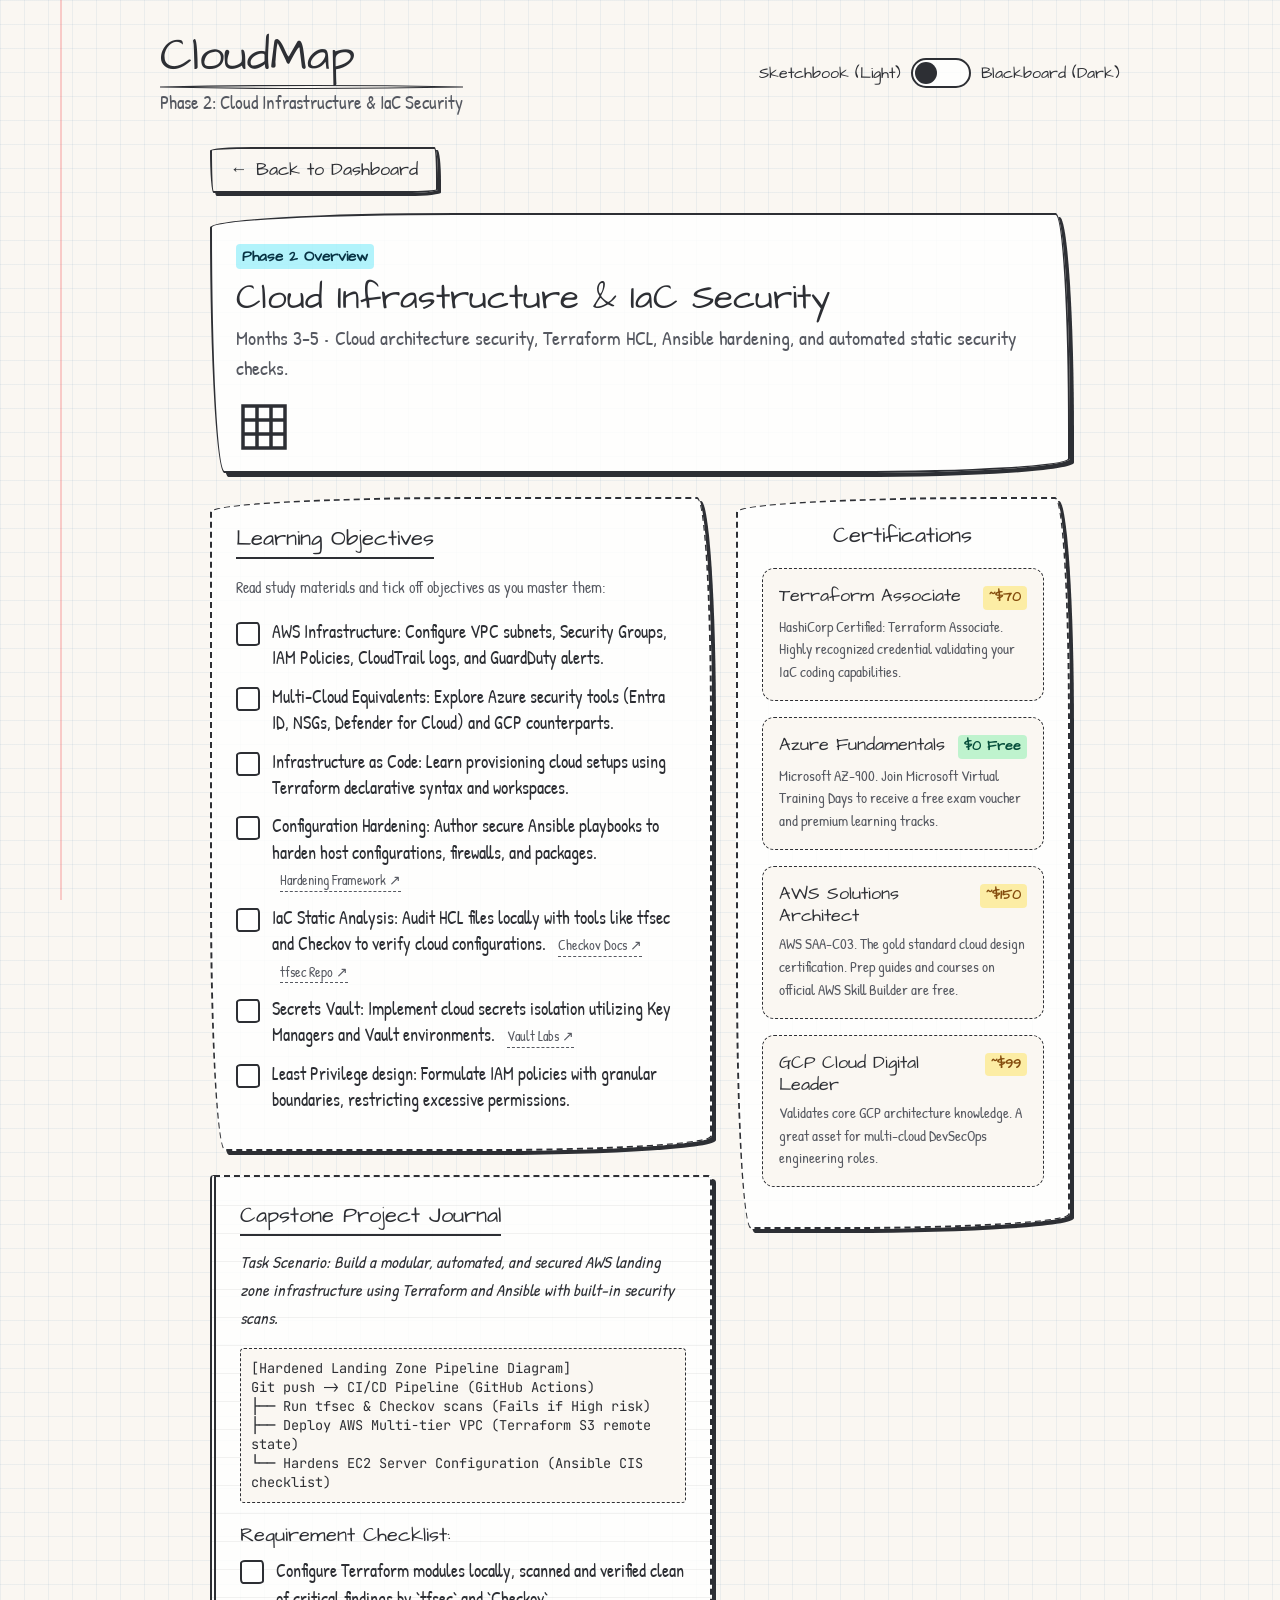
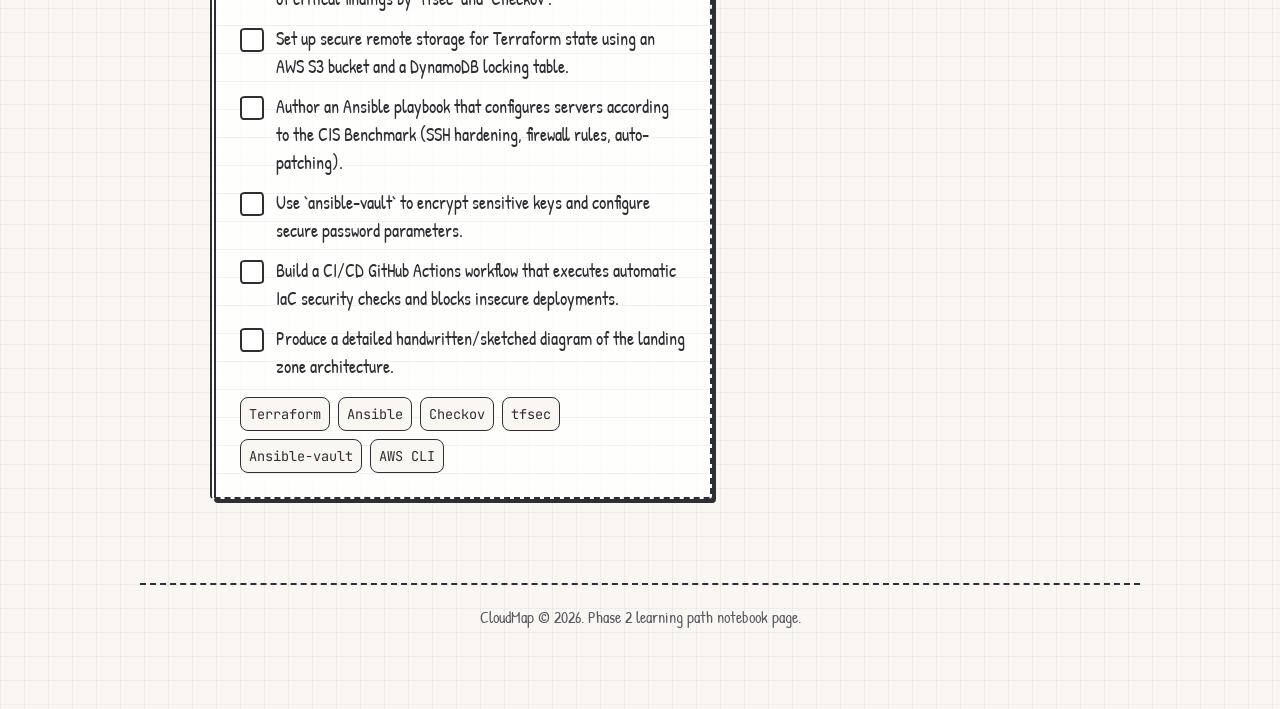
==== phase2.html @ 2bd7dbc3 "feat: initial commit of CloudMap interactive DevSecOps roadmap" ====
<!DOCTYPE html>
<html lang="en">
<head>
  <meta charset="UTF-8">
  <meta name="viewport" content="width=device-width, initial-scale=1.0">
  <title>Phase 2: Infrastructure & IaC Security — CloudMap</title>
  <link rel="stylesheet" href="css/styles.css">
</head>
<body>

  <!-- Header -->
  <header>
    <div class="branding">
      <h1>CloudMap</h1>
      <p>Phase 2: Cloud Infrastructure & IaC Security</p>
    </div>
    
    <!-- Chalkboard theme toggle -->
    <div class="toggle-container" id="theme-toggle" aria-label="Toggle Chalkboard Dark Mode">
      <span>Sketchbook (Light)</span>
      <div class="toggle-switch">
        <div class="toggle-knob"></div>
      </div>
      <span>Blackboard (Dark)</span>
    </div>
  </header>

  <!-- Content Container -->
  <main class="phase-container">
    
    <!-- Back Button -->
    <div class="back-btn-container">
      <a href="index.html" class="sketch-btn">
        <span>←</span> Back to Dashboard
      </a>
    </div>

    <!-- Phase Details Sticker -->
    <section class="phase-header-block sketch-card solid-border">
      <div class="phase-title-group">
        <span class="highlight-cyan" style="color: #083344; font-weight: bold; font-family: 'Architects Daughter'; font-size: 0.95rem;">Phase 2 Overview</span>
        <h2 style="font-family: 'Architects Daughter'; margin-top: 8px;">Cloud Infrastructure & IaC Security</h2>
        <p style="color: var(--text-secondary); margin-top: 4px;">Months 3-5 • Cloud architecture security, Terraform HCL, Ansible hardening, and automated static security checks.</p>
      </div>
      <div class="phase-meta">
        <div class="phase-badge-lg" id="phase-badge-p2">
          <svg viewBox="0 0 24 24">
            <path d="M3 3h18v18H3V3z M3 9h18 M3 15h18 M9 3v18 M15 3v18" fill="none" />
          </svg>
        </div>
      </div>
    </section>

    <!-- Phase Two-Column Layout -->
    <div class="phase-layout">
      
      <!-- Left Column: Study Checkboxes -->
      <section class="phase-objectives-section">
        <div class="sketch-card">
          <h3 style="font-family: 'Architects Daughter';">Learning Objectives</h3>
          <p style="margin-bottom: 20px; font-size: 1rem; color: var(--text-secondary);">Read study materials and tick off objectives as you master them:</p>
          
          <!-- Obj 1 -->
          <label class="checkbox-container">
            <input type="checkbox" id="p2_obj1" data-phase="2">
            <span class="sketch-checkbox"></span>
            <span class="label-text">
              AWS Infrastructure: Configure VPC subnets, Security Groups, IAM Policies, CloudTrail logs, and GuardDuty alerts.
            </span>
          </label>

          <!-- Obj 2 -->
          <label class="checkbox-container">
            <input type="checkbox" id="p2_obj2" data-phase="2">
            <span class="sketch-checkbox"></span>
            <span class="label-text">
              Multi-Cloud Equivalents: Explore Azure security tools (Entra ID, NSGs, Defender for Cloud) and GCP counterparts.
            </span>
          </label>

          <!-- Obj 3 -->
          <label class="checkbox-container">
            <input type="checkbox" id="p2_obj3" data-phase="2">
            <span class="sketch-checkbox"></span>
            <span class="label-text">
              Infrastructure as Code: Learn provisioning cloud setups using Terraform declarative syntax and workspaces.
            </span>
          </label>

          <!-- Obj 4 -->
          <label class="checkbox-container">
            <input type="checkbox" id="p2_obj4" data-phase="2">
            <span class="sketch-checkbox"></span>
            <span class="label-text">
              Configuration Hardening: Author secure Ansible playbooks to harden host configurations, firewalls, and packages.
              <a href="https://dev-sec.io/" target="_blank" class="study-link">Hardening Framework ↗</a>
            </span>
          </label>

          <!-- Obj 5 -->
          <label class="checkbox-container">
            <input type="checkbox" id="p2_obj5" data-phase="2">
            <span class="sketch-checkbox"></span>
            <span class="label-text">
              IaC Static Analysis: Audit HCL files locally with tools like tfsec and Checkov to verify cloud configurations.
              <a href="https://www.checkov.io/" target="_blank" class="study-link">Checkov Docs ↗</a>
              <a href="https://github.com/aquasecurity/tfsec" target="_blank" class="study-link">tfsec Repo ↗</a>
            </span>
          </label>

          <!-- Obj 6 -->
          <label class="checkbox-container">
            <input type="checkbox" id="p2_obj6" data-phase="2">
            <span class="sketch-checkbox"></span>
            <span class="label-text">
              Secrets Vault: Implement cloud secrets isolation utilizing Key Managers and Vault environments.
              <a href="https://developer.hashicorp.com/vault/tutorials/getting-started" target="_blank" class="study-link">Vault Labs ↗</a>
            </span>
          </label>

          <!-- Obj 7 -->
          <label class="checkbox-container">
            <input type="checkbox" id="p2_obj7" data-phase="2">
            <span class="sketch-checkbox"></span>
            <span class="label-text">
              Least Privilege design: Formulate IAM policies with granular boundaries, restricting excessive permissions.
            </span>
          </label>

        </div>

        <!-- Capstone Project lined page -->
        <div class="sketch-card project-journal">
          <h3 style="font-family: 'Architects Daughter';">Capstone Project Journal</h3>
          <p>Task Scenario: Build a modular, automated, and secured AWS landing zone infrastructure using Terraform and Ansible with built-in security scans.</p>
          
          <div style="margin-bottom: 20px; font-family: 'JetBrains Mono', monospace; font-size: 0.85rem; line-height: 1.4; border: 1px dashed var(--border-color); padding: 10px; background-color: var(--bg-paper); border-radius: 4px;">
            [Hardened Landing Zone Pipeline Diagram]<br>
            Git push -> CI/CD Pipeline (GitHub Actions)<br>
            ├── Run tfsec & Checkov scans (Fails if High risk)<br>
            ├── Deploy AWS Multi-tier VPC (Terraform S3 remote state)<br>
            └── Hardens EC2 Server Configuration (Ansible CIS checklist)
          </div>

          <h4 style="font-family: 'Architects Daughter'; margin-bottom: 10px;">Requirement Checklist:</h4>
          
          <!-- Req 1 -->
          <label class="checkbox-container">
            <input type="checkbox" id="p2_req1" data-phase="2">
            <span class="sketch-checkbox"></span>
            <span class="label-text">Configure Terraform modules locally, scanned and verified clean of critical findings by `tfsec` and `Checkov`.</span>
          </label>

          <!-- Req 2 -->
          <label class="checkbox-container">
            <input type="checkbox" id="p2_req2" data-phase="2">
            <span class="sketch-checkbox"></span>
            <span class="label-text">Set up secure remote storage for Terraform state using an AWS S3 bucket and a DynamoDB locking table.</span>
          </label>

          <!-- Req 3 -->
          <label class="checkbox-container">
            <input type="checkbox" id="p2_req3" data-phase="2">
            <span class="sketch-checkbox"></span>
            <span class="label-text">Author an Ansible playbook that configures servers according to the CIS Benchmark (SSH hardening, firewall rules, auto-patching).</span>
          </label>

          <!-- Req 4 -->
          <label class="checkbox-container">
            <input type="checkbox" id="p2_req4" data-phase="2">
            <span class="sketch-checkbox"></span>
            <span class="label-text">Use `ansible-vault` to encrypt sensitive keys and configure secure password parameters.</span>
          </label>

          <!-- Req 5 -->
          <label class="checkbox-container">
            <input type="checkbox" id="p2_req5" data-phase="2">
            <span class="sketch-checkbox"></span>
            <span class="label-text">Build a CI/CD GitHub Actions workflow that executes automatic IaC security checks and blocks insecure deployments.</span>
          </label>

          <!-- Req 6 -->
          <label class="checkbox-container">
            <input type="checkbox" id="p2_req6" data-phase="2">
            <span class="sketch-checkbox"></span>
            <span class="label-text">Produce a detailed handwritten/sketched diagram of the landing zone architecture.</span>
          </label>

          <div class="project-tools-container">
            <span class="tool-badge">Terraform</span>
            <span class="tool-badge">Ansible</span>
            <span class="tool-badge">Checkov</span>
            <span class="tool-badge">tfsec</span>
            <span class="tool-badge">Ansible-vault</span>
            <span class="tool-badge">AWS CLI</span>
          </div>
        </div>
      </section>

      <!-- Right Column: Certs and badges -->
      <section class="phase-sidebar-section">
        
        <!-- Certifications -->
        <div class="sketch-card certs-panel">
          <h3 style="font-family: 'Architects Daughter'; text-align: center; margin-bottom: 18px;">Certifications</h3>
          
          <!-- Cert 1 -->
          <div class="cert-card">
            <div class="cert-title-row">
              <h4 style="font-family: 'Architects Daughter';">Terraform Associate</h4>
              <span class="cert-cost highlight-yellow" style="color: #854d0e; font-weight: bold;">~$70</span>
            </div>
            <p class="cert-desc">HashiCorp Certified: Terraform Associate. Highly recognized credential validating your IaC coding capabilities.</p>
          </div>

          <!-- Cert 2 -->
          <div class="cert-card">
            <div class="cert-title-row">
              <h4 style="font-family: 'Architects Daughter';">Azure Fundamentals</h4>
              <span class="cert-cost highlight-green" style="color: #064e3b; font-weight: bold;">$0 Free</span>
            </div>
            <p class="cert-desc">Microsoft AZ-900. Join Microsoft Virtual Training Days to receive a free exam voucher and premium learning tracks.</p>
          </div>

          <!-- Cert 3 -->
          <div class="cert-card">
            <div class="cert-title-row">
              <h4 style="font-family: 'Architects Daughter';">AWS Solutions Architect</h4>
              <span class="cert-cost highlight-yellow" style="color: #854d0e; font-weight: bold;">~$150</span>
            </div>
            <p class="cert-desc">AWS SAA-C03. The gold standard cloud design certification. Prep guides and courses on official AWS Skill Builder are free.</p>
          </div>

          <!-- Cert 4 -->
          <div class="cert-card">
            <div class="cert-title-row">
              <h4 style="font-family: 'Architects Daughter';">GCP Cloud Digital Leader</h4>
              <span class="cert-cost highlight-yellow" style="color: #854d0e; font-weight: bold;">~$99</span>
            </div>
            <p class="cert-desc">Validates core GCP architecture knowledge. A great asset for multi-cloud DevSecOps engineering roles.</p>
          </div>

        </div>

      </section>

    </div>

  </main>

  <!-- Footer -->
  <footer>
    <p>CloudMap &copy; 2026. Phase 2 learning path notebook page.</p>
  </footer>

  <script src="js/app.js"></script>
</body>
</html>
---- css/styles.css ----
@import url('https://fonts.googleapis.com/css2?family=Architects+Daughter&family=Patrick+Hand&family=JetBrains+Mono:wght@400;500;700&display=swap');

:root {
  /* Colors for Light Mode (Sketchbook) */
  --bg-paper: #FAF7F2;
  --grid-line-color: rgba(68, 119, 170, 0.08);
  --border-color: #2D2F34;
  --text-primary: #2D2F34;
  --text-secondary: #565961;
  
  --marker-yellow: rgba(253, 224, 71, 0.45);
  --marker-cyan: rgba(103, 232, 249, 0.5);
  --marker-green: rgba(134, 239, 172, 0.5);
  --marker-violet: rgba(216, 180, 254, 0.5);
  --marker-red: rgba(252, 165, 165, 0.6);
  --marker-blue: rgba(147, 197, 253, 0.5);
  
  --card-bg: rgba(255, 255, 255, 0.8);
  --chalk-dust: rgba(0, 0, 0, 0.03);
  --margin-line: rgba(239, 68, 68, 0.25);
  
  --badge-glow: 0 0 10px rgba(253, 224, 71, 0.4);
}

body.dark-mode {
  /* Colors for Dark Mode (Blackboard) */
  --bg-paper: #1B1C1E;
  --grid-line-color: rgba(255, 255, 255, 0.05);
  --border-color: #E2E8F0;
  --text-primary: #F1F5F9;
  --text-secondary: #94A3B8;
  
  --marker-yellow: rgba(234, 179, 8, 0.25);
  --marker-cyan: rgba(6, 182, 212, 0.25);
  --marker-green: rgba(34, 197, 94, 0.25);
  --marker-violet: rgba(168, 85, 247, 0.25);
  --marker-red: rgba(239, 68, 68, 0.25);
  --marker-blue: rgba(29, 78, 216, 0.25);
  
  --card-bg: rgba(30, 31, 34, 0.85);
  --chalk-dust: rgba(255, 255, 255, 0.03);
  --margin-line: rgba(239, 68, 68, 0.15);
  
  --badge-glow: 0 0 15px rgba(234, 179, 8, 0.3);
}

* {
  box-sizing: border-box;
  margin: 0;
  padding: 0;
}

body {
  font-family: 'Patrick Hand', cursive, sans-serif;
  font-size: 20px;
  line-height: 1.5;
  color: var(--text-primary);
  background-color: var(--bg-paper);
  background-image: 
    linear-gradient(90deg, var(--grid-line-color) 1px, transparent 1px),
    linear-gradient(var(--grid-line-color) 1px, transparent 1px);
  background-size: 24px 24px;
  min-height: 100vh;
  position: relative;
  overflow-x: hidden;
  padding-bottom: 60px;
  transition: background-color 0.3s ease, color 0.3s ease;
}

/* Notebook Pink Margin Line */
body::before {
  content: '';
  position: fixed;
  top: 0;
  left: 60px;
  width: 2px;
  height: 100%;
  background-color: var(--margin-line);
  z-index: -1;
  pointer-events: none;
}

/* Fonts & Headings */
h1, h2, h3, h4, h5, h6 {
  font-family: 'Architects Daughter', cursive, sans-serif;
  font-weight: normal;
  margin-bottom: 0.5em;
  line-height: 1.2;
}

h1 { font-size: 2.5rem; text-align: center; }
h2 { font-size: 1.8rem; }
h3 { font-size: 1.4rem; }

a {
  color: inherit;
  text-decoration: none;
}

/* Sketched Card Component */
.sketch-card {
  background-color: var(--card-bg);
  border: 2px dashed var(--border-color);
  border-radius: 255px 15px 225px 15px / 15px 225px 15px 255px;
  padding: 24px;
  margin-bottom: 24px;
  box-shadow: 4px 4px 0px var(--border-color);
  position: relative;
  transition: transform 0.2s ease, box-shadow 0.2s ease, border-color 0.3s ease;
}

.sketch-card:hover {
  transform: translate(-2px, -2px);
  box-shadow: 6px 6px 0px var(--border-color);
}

.sketch-card.solid-border {
  border-style: solid;
  border-width: 2.5px;
}

/* Hard Sketch Button */
.sketch-btn {
  font-family: 'Architects Daughter', cursive, sans-serif;
  background-color: transparent;
  color: var(--text-primary);
  border: 2px solid var(--border-color);
  border-radius: 120px 10px 90px 10px / 10px 90px 10px 120px;
  padding: 8px 18px;
  font-size: 1.1rem;
  cursor: pointer;
  display: inline-flex;
  align-items: center;
  gap: 8px;
  box-shadow: 3px 3px 0px var(--border-color);
  transition: transform 0.1s ease, box-shadow 0.1s ease;
  user-select: none;
}

.sketch-btn:hover {
  transform: translate(-1px, -1px);
  box-shadow: 4px 4px 0px var(--border-color);
}

.sketch-btn:active {
  transform: translate(2px, 2px);
  box-shadow: 1px 1px 0px var(--border-color);
}

/* Highlighter Fills */
.highlight-yellow { background-color: var(--marker-yellow); border-radius: 4px; padding: 2px 6px; }
.highlight-cyan { background-color: var(--marker-cyan); border-radius: 4px; padding: 2px 6px; }
.highlight-green { background-color: var(--marker-green); border-radius: 4px; padding: 2px 6px; }
.highlight-violet { background-color: var(--marker-violet); border-radius: 4px; padding: 2px 6px; }
.highlight-red { background-color: var(--marker-red); border-radius: 4px; padding: 2px 6px; }
.highlight-blue { background-color: var(--marker-blue); border-radius: 4px; padding: 2px 6px; }

/* Custom Checkbox */
.checkbox-container {
  display: flex;
  align-items: flex-start;
  gap: 12px;
  cursor: pointer;
  margin-bottom: 12px;
  user-select: none;
}

.checkbox-container input {
  display: none;
}

.sketch-checkbox {
  width: 24px;
  height: 24px;
  border: 2px solid var(--border-color);
  border-radius: 5px 3px 5px 3px / 3px 5px 3px 5px;
  display: flex;
  align-items: center;
  justify-content: center;
  flex-shrink: 0;
  margin-top: 3px;
  position: relative;
  background-color: var(--card-bg);
  transition: background-color 0.2s ease;
}

.checkbox-container:hover .sketch-checkbox {
  background-color: var(--marker-yellow);
}

/* Dynamic Hand-Drawn Checkmark X */
.sketch-checkbox::after {
  content: "X";
  font-family: 'Architects Daughter', cursive, sans-serif;
  font-size: 1.1rem;
  color: var(--text-primary);
  position: absolute;
  font-weight: bold;
  opacity: 0;
  transform: scale(0.5) rotate(-15deg);
  transition: transform 0.2s cubic-bezier(0.175, 0.885, 0.32, 1.275), opacity 0.15s ease;
}

.checkbox-container input:checked + .sketch-checkbox::after {
  opacity: 1;
  transform: scale(1) rotate(5deg);
}

.checkbox-container input:checked ~ .label-text {
  text-decoration: line-through;
  opacity: 0.7;
}

.label-text {
  transition: opacity 0.2s ease, text-decoration 0.2s ease;
  font-size: 1.1rem;
}

/* Header & Navigation */
header {
  max-width: 1000px;
  margin: 30px auto 10px auto;
  padding: 0 20px;
  display: flex;
  justify-content: space-between;
  align-items: center;
  flex-wrap: wrap;
  gap: 20px;
}

.branding {
  display: flex;
  flex-direction: column;
}

.branding h1 {
  text-align: left;
  font-size: 2.8rem;
  margin-bottom: 0;
  display: inline-block;
  position: relative;
}

/* Handwritten Underline Doodle */
.branding h1::after {
  content: '';
  position: absolute;
  bottom: -6px;
  left: 0;
  width: 100%;
  height: 6px;
  background-image: url("data:image/svg+xml;utf8,<svg xmlns='http://www.w3.org/2000/svg' viewBox='0 0 100 10' preserveAspectRatio='none'><path d='M0,5 Q50,0 100,5 Q50,10 0,5' fill='none' stroke='%232D2F34' stroke-width='2'/></svg>");
  background-size: 100% 100%;
}

body.dark-mode .branding h1::after {
  background-image: url("data:image/svg+xml;utf8,<svg xmlns='http://www.w3.org/2000/svg' viewBox='0 0 100 10' preserveAspectRatio='none'><path d='M0,5 Q50,0 100,5 Q50,10 0,5' fill='none' stroke='%23E2E8F0' stroke-width='2'/></svg>");
}

.branding p {
  font-size: 1.2rem;
  color: var(--text-secondary);
  margin-top: 4px;
}

/* Dark Mode Chalkboard Toggle */
.toggle-container {
  display: flex;
  align-items: center;
  gap: 10px;
  cursor: pointer;
  user-select: none;
  font-family: 'Architects Daughter', cursive, sans-serif;
  font-size: 1rem;
}

.toggle-switch {
  width: 60px;
  height: 30px;
  border: 2px solid var(--border-color);
  border-radius: 15px;
  position: relative;
  background-color: var(--card-bg);
  transition: background-color 0.2s ease;
}

.toggle-knob {
  width: 22px;
  height: 22px;
  border-radius: 50%;
  background-color: var(--border-color);
  position: absolute;
  top: 2px;
  left: 2px;
  transition: transform 0.25s cubic-bezier(0.68, -0.55, 0.265, 1.55);
}

body.dark-mode .toggle-knob {
  transform: translateX(30px);
  background-color: #F1F5F9;
}

/* Dashboard Hub Grid */
.dashboard-container {
  max-width: 1000px;
  margin: 0 auto;
  padding: 20px;
}

/* Sketched Progress Section */
.progress-section {
  display: grid;
  grid-template-columns: 2fr 1fr;
  gap: 20px;
  margin-bottom: 24px;
}

@media (max-width: 768px) {
  .progress-section {
    grid-template-columns: 1fr;
  }
}

.progress-header {
  display: flex;
  justify-content: space-between;
  align-items: baseline;
  margin-bottom: 10px;
}

.progress-percentage {
  font-family: 'Architects Daughter', cursive, sans-serif;
  font-size: 2rem;
  font-weight: bold;
}

/* Crayon/Pencil Shaded Progress Bar */
.progress-bar-container {
  height: 26px;
  border: 2px solid var(--border-color);
  border-radius: 13px;
  background-color: var(--bg-paper);
  overflow: hidden;
  position: relative;
  box-shadow: inset 1px 1px 3px rgba(0,0,0,0.1);
}

.progress-bar-fill {
  height: 100%;
  width: 0%;
  background-color: var(--marker-yellow);
  background-image: repeating-linear-gradient(
    45deg,
    transparent,
    transparent 4px,
    rgba(0, 0, 0, 0.08) 4px,
    rgba(0, 0, 0, 0.08) 8px
  );
  border-radius: 11px 0 0 11px;
  transition: width 0.8s cubic-bezier(0.1, 0.8, 0.2, 1);
  position: relative;
}

body.dark-mode .progress-bar-fill {
  background-image: repeating-linear-gradient(
    45deg,
    transparent,
    transparent 4px,
    rgba(255, 255, 255, 0.1) 4px,
    rgba(255, 255, 255, 0.1) 8px
  );
}

/* Trophy Badge Shelf */
.badge-shelf {
  display: flex;
  justify-content: space-around;
  align-items: center;
  gap: 8px;
  padding: 10px;
  border-top: 2px dashed var(--border-color);
  margin-top: 10px;
}

.badge-item {
  width: 48px;
  height: 48px;
  position: relative;
  display: flex;
  justify-content: center;
  align-items: center;
  transition: transform 0.3s cubic-bezier(0.175, 0.885, 0.32, 1.275);
}

.badge-item svg {
  width: 100%;
  height: 100%;
  fill: none;
  stroke: var(--border-color);
  stroke-width: 1.5;
  transition: stroke 0.3s ease, filter 0.3s ease;
  filter: grayscale(1) opacity(0.3);
}

.badge-item.unlocked {
  filter: none;
  transform: scale(1.1);
  animation: bounce-badge 1s ease infinite alternate;
}

.badge-item.unlocked svg {
  filter: drop-shadow(var(--badge-glow));
  stroke-width: 2;
}

@keyframes bounce-badge {
  0% { transform: translateY(0) scale(1.1); }
  100% { transform: translateY(-4px) scale(1.15); }
}

.badge-item .tooltip {
  position: absolute;
  bottom: 56px;
  background-color: var(--border-color);
  color: var(--bg-paper);
  padding: 4px 10px;
  border-radius: 6px;
  font-size: 0.85rem;
  white-space: nowrap;
  opacity: 0;
  visibility: hidden;
  transform: translateY(5px);
  transition: opacity 0.2s, transform 0.2s;
  z-index: 10;
  font-family: 'Architects Daughter', cursive, sans-serif;
  border: 1px solid var(--border-color);
}

.badge-item:hover .tooltip {
  opacity: 1;
  visibility: visible;
  transform: translateY(0);
}

/* Interactive Roadmap Board Layout */
.roadmap-board {
  display: grid;
  grid-template-columns: 1.8fr 1fr;
  gap: 24px;
  margin-bottom: 28px;
  align-items: stretch;
}

@media (max-width: 900px) {
  .roadmap-board {
    grid-template-columns: 1fr;
  }
}

.roadmap-svg-card {
  padding: 24px;
  margin-bottom: 0; /* Align with adjacent preview note */
}

.roadmap-svg-container {
  width: 100%;
  max-width: 800px;
  margin: 0 auto;
  position: relative;
}

.roadmap-svg {
  width: 100%;
  height: auto;
  overflow: visible;
}

/* Static Guide Line - Looks like Dotted Pencil Sketch */
.pencil-path {
  fill: none;
  stroke: var(--border-color);
  stroke-width: 2.5;
  stroke-linecap: round;
  stroke-dasharray: 6 6;
  opacity: 0.25;
}

/* Glowing Highlighter Flow Segment */
.ink-path {
  fill: none;
  stroke-width: 6;
  stroke-linecap: round;
  stroke-dasharray: 450;
  stroke-dashoffset: 450; /* initially hidden */
  transition: stroke-dashoffset 1.8s cubic-bezier(0.25, 1, 0.5, 1);
  filter: drop-shadow(0px 0px 4px rgba(255,255,255,0.2));
}

.ink-path.p1 { stroke: #06b6d4; } /* Cyan highlighter */
.ink-path.p2 { stroke: #3b82f6; } /* Blue ink */
.ink-path.p3 { stroke: #22c55e; } /* Green highlighter */
.ink-path.p4 { stroke: #a855f7; } /* Violet highlighter */

.node-group {
  cursor: pointer;
}

.node-circle {
  fill: var(--bg-paper);
  stroke: var(--border-color);
  stroke-width: 2.5;
  transition: fill 0.3s ease, stroke-width 0.2s ease, transform 0.2s ease;
  transform-origin: center;
}

/* Custom Vector Icons Inside Node Circles */
.node-icon {
  fill: none;
  stroke: var(--border-color);
  stroke-width: 2;
  stroke-linecap: round;
  stroke-linejoin: round;
  pointer-events: none;
  transition: stroke 0.3s ease, stroke-width 0.2s ease;
}

.node-group:hover .node-circle {
  stroke-width: 4;
  stroke: #d97706; /* warm gold ink outline */
  filter: drop-shadow(0px 0px 5px rgba(217, 119, 6, 0.45));
}

body.dark-mode .node-group:hover .node-circle {
  stroke: #fde047; /* bright yellow chalk outline */
  filter: drop-shadow(0px 0px 8px rgba(253, 224, 71, 0.45));
}

.node-group:hover .node-icon {
  stroke-width: 2.5;
  stroke: #d97706;
}

body.dark-mode .node-group:hover .node-icon {
  stroke: #fde047;
}

/* Current target node has dashed rotating halo */
.node-group.current-active .node-circle {
  stroke-width: 3.5;
  stroke-dasharray: 5 3;
  animation: rotate-active-node 12s linear infinite;
}

@keyframes rotate-active-node {
  to {
    stroke-dashoffset: -40;
  }
}

.node-pulse {
  display: none;
}

/* Node completed marker-highlights */
.node-group.p1.completed .node-circle { fill: var(--marker-cyan); }
.node-group.p2.completed .node-circle { fill: var(--marker-cyan); }
.node-group.p3.completed .node-circle { fill: var(--marker-green); }
.node-group.p4.completed .node-circle { fill: var(--marker-green); }
.node-group.p5.completed .node-circle { fill: var(--marker-violet); }

.node-group.completed .node-icon {
  stroke: var(--text-primary);
  stroke-width: 2.5;
}

.node-text {
  font-family: 'Architects Daughter', cursive, sans-serif;
  font-size: 13px;
  fill: var(--text-primary);
  font-weight: bold;
  pointer-events: none;
}

.node-subtext {
  font-family: 'Patrick Hand', cursive, sans-serif;
  font-size: 12px;
  fill: var(--text-secondary);
  pointer-events: none;
}

/* Interactive Sticky Note Preview pad */
.preview-note {
  background-color: #FFFDF0; /* Light Mode: warm yellow legal notepad */
  border-style: solid;
  border-width: 2.5px;
  transform: rotate(1.2deg);
  margin-bottom: 0;
  display: flex;
  flex-direction: column;
  justify-content: center;
  transition: transform 0.2s ease, background-color 0.3s ease;
}

body.dark-mode .preview-note {
  background-color: #212623; /* Dark Mode: dark chalkboard/slate olive green */
}

.preview-note:hover {
  transform: scale(1.02) rotate(-0.5deg);
}

.tape-doodle {
  position: absolute;
  top: -14px;
  left: 38%;
  width: 76px;
  height: 26px;
  background-color: rgba(251, 191, 36, 0.35); /* semi-transparent yellow masking tape */
  transform: rotate(-3deg);
  border-left: 2px dashed rgba(0,0,0,0.15);
  border-right: 2px dashed rgba(0,0,0,0.15);
  box-shadow: 1px 1px 2px rgba(0,0,0,0.05);
}

body.dark-mode .tape-doodle {
  background-color: rgba(255, 255, 255, 0.08);
}

.preview-tag {
  font-family: 'Architects Daughter', cursive, sans-serif;
  font-size: 0.85rem;
  padding: 1px 6px;
  border-radius: 4px;
  display: inline-block;
  margin-bottom: 6px;
}

/* Milestone Cards Grid */
.milestones-grid {
  display: grid;
  grid-template-columns: repeat(auto-fit, minmax(280px, 1fr));
  gap: 20px;
  margin-top: 24px;
}

.milestone-header {
  display: flex;
  justify-content: space-between;
  align-items: center;
  margin-bottom: 12px;
  border-bottom: 2px dashed var(--border-color);
  padding-bottom: 8px;
}

.milestone-duration {
  font-size: 0.9rem;
  font-family: 'Architects Daughter', cursive, sans-serif;
  padding: 2px 8px;
  border: 1px solid var(--border-color);
  border-radius: 10px;
}

.milestone-desc {
  font-size: 1rem;
  color: var(--text-secondary);
  margin-bottom: 16px;
}

.milestone-footer {
  display: flex;
  justify-content: space-between;
  align-items: center;
}

.milestone-pct {
  font-size: 1rem;
  font-weight: bold;
}

.milestone-arrow {
  font-size: 1.3rem;
  transition: transform 0.2s ease;
}

.sketch-card:hover .milestone-arrow {
  transform: translateX(4px);
}

/* Phase Pages layout */
.phase-container {
  max-width: 900px;
  margin: 0 auto;
  padding: 20px;
}

.back-btn-container {
  margin-bottom: 20px;
}

.phase-header-block {
  display: flex;
  justify-content: space-between;
  align-items: center;
  flex-wrap: wrap;
  gap: 16px;
  margin-bottom: 24px;
  border-bottom: 3px dashed var(--border-color);
  padding-bottom: 16px;
}

.phase-title-group h2 {
  font-size: 2.2rem;
  margin-bottom: 4px;
}

.phase-meta {
  display: flex;
  gap: 12px;
  align-items: center;
}

.phase-badge-lg {
  width: 56px;
  height: 56px;
  display: flex;
  justify-content: center;
  align-items: center;
}

.phase-badge-lg svg {
  width: 100%;
  height: 100%;
  fill: none;
  stroke: var(--border-color);
  stroke-width: 1.5;
}

.phase-badge-lg.unlocked svg {
  filter: drop-shadow(var(--badge-glow));
  stroke-width: 2.5;
  animation: pulse-badge 2s infinite alternate;
}

@keyframes pulse-badge {
  0% { transform: scale(1); }
  100% { transform: scale(1.1); }
}

.phase-layout {
  display: grid;
  grid-template-columns: 3fr 2fr;
  gap: 24px;
}

@media (max-width: 768px) {
  .phase-layout {
    grid-template-columns: 1fr;
  }
}

.phase-objectives-section h3 {
  border-bottom: 2px solid var(--border-color);
  padding-bottom: 4px;
  margin-bottom: 16px;
  display: inline-block;
}

.study-link {
  font-size: 0.85rem;
  margin-left: 8px;
  display: inline-flex;
  align-items: center;
  gap: 2px;
  color: var(--text-secondary);
  border-bottom: 1px dashed var(--text-secondary);
  font-family: 'Patrick Hand', cursive, sans-serif;
  vertical-align: middle;
}

.study-link:hover {
  color: var(--text-primary);
  border-bottom-style: solid;
}

/* Capstone Project Card styled as Lined Journal Page */
.project-journal {
  background-color: var(--card-bg);
  background-image: linear-gradient(rgba(0, 0, 0, 0.05) 1px, transparent 1px);
  background-size: 100% 28px;
  border-left: 6px double var(--border-color);
  border-radius: 4px;
  line-height: 28px;
}

body.dark-mode .project-journal {
  background-image: linear-gradient(rgba(255, 255, 255, 0.05) 1px, transparent 1px);
}

.project-journal h3 {
  line-height: 1.2;
  margin-bottom: 12px;
}

.project-journal p {
  margin-bottom: 16px;
  font-style: italic;
  font-size: 1.05rem;
}

.project-details-list {
  list-style-type: none;
  margin-bottom: 20px;
}

.project-details-list li {
  padding-left: 20px;
  position: relative;
  margin-bottom: 8px;
}

.project-details-list li::before {
  content: '•';
  font-size: 1.4rem;
  position: absolute;
  left: 0;
  top: -2px;
  color: var(--text-primary);
}

.project-tools-container {
  display: flex;
  flex-wrap: wrap;
  gap: 8px;
  margin-top: 16px;
}

.tool-badge {
  font-family: 'JetBrains Mono', monospace;
  font-size: 0.85rem;
  border: 1.5px solid var(--border-color);
  border-radius: 8px;
  padding: 2px 8px;
  background-color: var(--bg-paper);
}

/* Certifications Panel */
.certs-panel {
  border-color: var(--border-color);
  border-width: 2px;
}

.cert-card {
  border: 1.5px dashed var(--border-color);
  border-radius: 12px;
  padding: 16px;
  margin-bottom: 16px;
  background-color: var(--bg-paper);
}

.cert-title-row {
  display: flex;
  justify-content: space-between;
  align-items: baseline;
  margin-bottom: 6px;
}

.cert-title-row h4 {
  font-size: 1.15rem;
  margin-bottom: 0;
}

.cert-cost {
  font-family: 'Architects Daughter', cursive, sans-serif;
  font-size: 0.9rem;
  padding: 1px 6px;
  border-radius: 4px;
}

.cert-desc {
  font-size: 0.95rem;
  color: var(--text-secondary);
}

/* Custom Hand-Drawn Alert Modal */
.doodle-alert-overlay {
  position: fixed;
  top: 0;
  left: 0;
  width: 100%;
  height: 100%;
  background-color: rgba(0, 0, 0, 0.4);
  backdrop-filter: blur(2px);
  z-index: 100;
  display: flex;
  justify-content: center;
  align-items: center;
  opacity: 0;
  pointer-events: none;
  transition: opacity 0.3s ease;
}

.doodle-alert-overlay.visible {
  opacity: 1;
  pointer-events: auto;
}

.doodle-alert {
  background-color: var(--bg-paper);
  border: 3px solid var(--border-color);
  border-radius: 20px 80px 20px 80px / 80px 20px 80px 20px;
  padding: 30px;
  max-width: 450px;
  width: 90%;
  text-align: center;
  box-shadow: 8px 8px 0px var(--border-color);
  transform: scale(0.85);
  transition: transform 0.3s cubic-bezier(0.175, 0.885, 0.32, 1.275);
}

.doodle-alert-overlay.visible .doodle-alert {
  transform: scale(1);
}

.doodle-alert h3 {
  font-size: 1.8rem;
  margin-bottom: 12px;
}

.doodle-alert p {
  margin-bottom: 20px;
}

.doodle-alert-icon {
  font-size: 3rem;
  margin-bottom: 12px;
  display: block;
}

/* Footer Section */
footer {
  max-width: 1000px;
  margin: 40px auto 0 auto;
  padding: 20px;
  text-align: center;
  border-top: 2px dashed var(--border-color);
  color: var(--text-secondary);
  font-size: 1rem;
}

/* Printing styles for workbook extraction */
@media print {
  body {
    background-color: #ffffff;
    background-image: none;
    color: #000000;
  }
  body::before { display: none; }
  .sketch-card {
    border-style: solid;
    box-shadow: none !important;
    background: transparent !important;
    page-break-inside: avoid;
  }
  .toggle-container, .back-btn-container, .sketch-btn { display: none !important; }
  header, footer { page-break-after: always; }
}
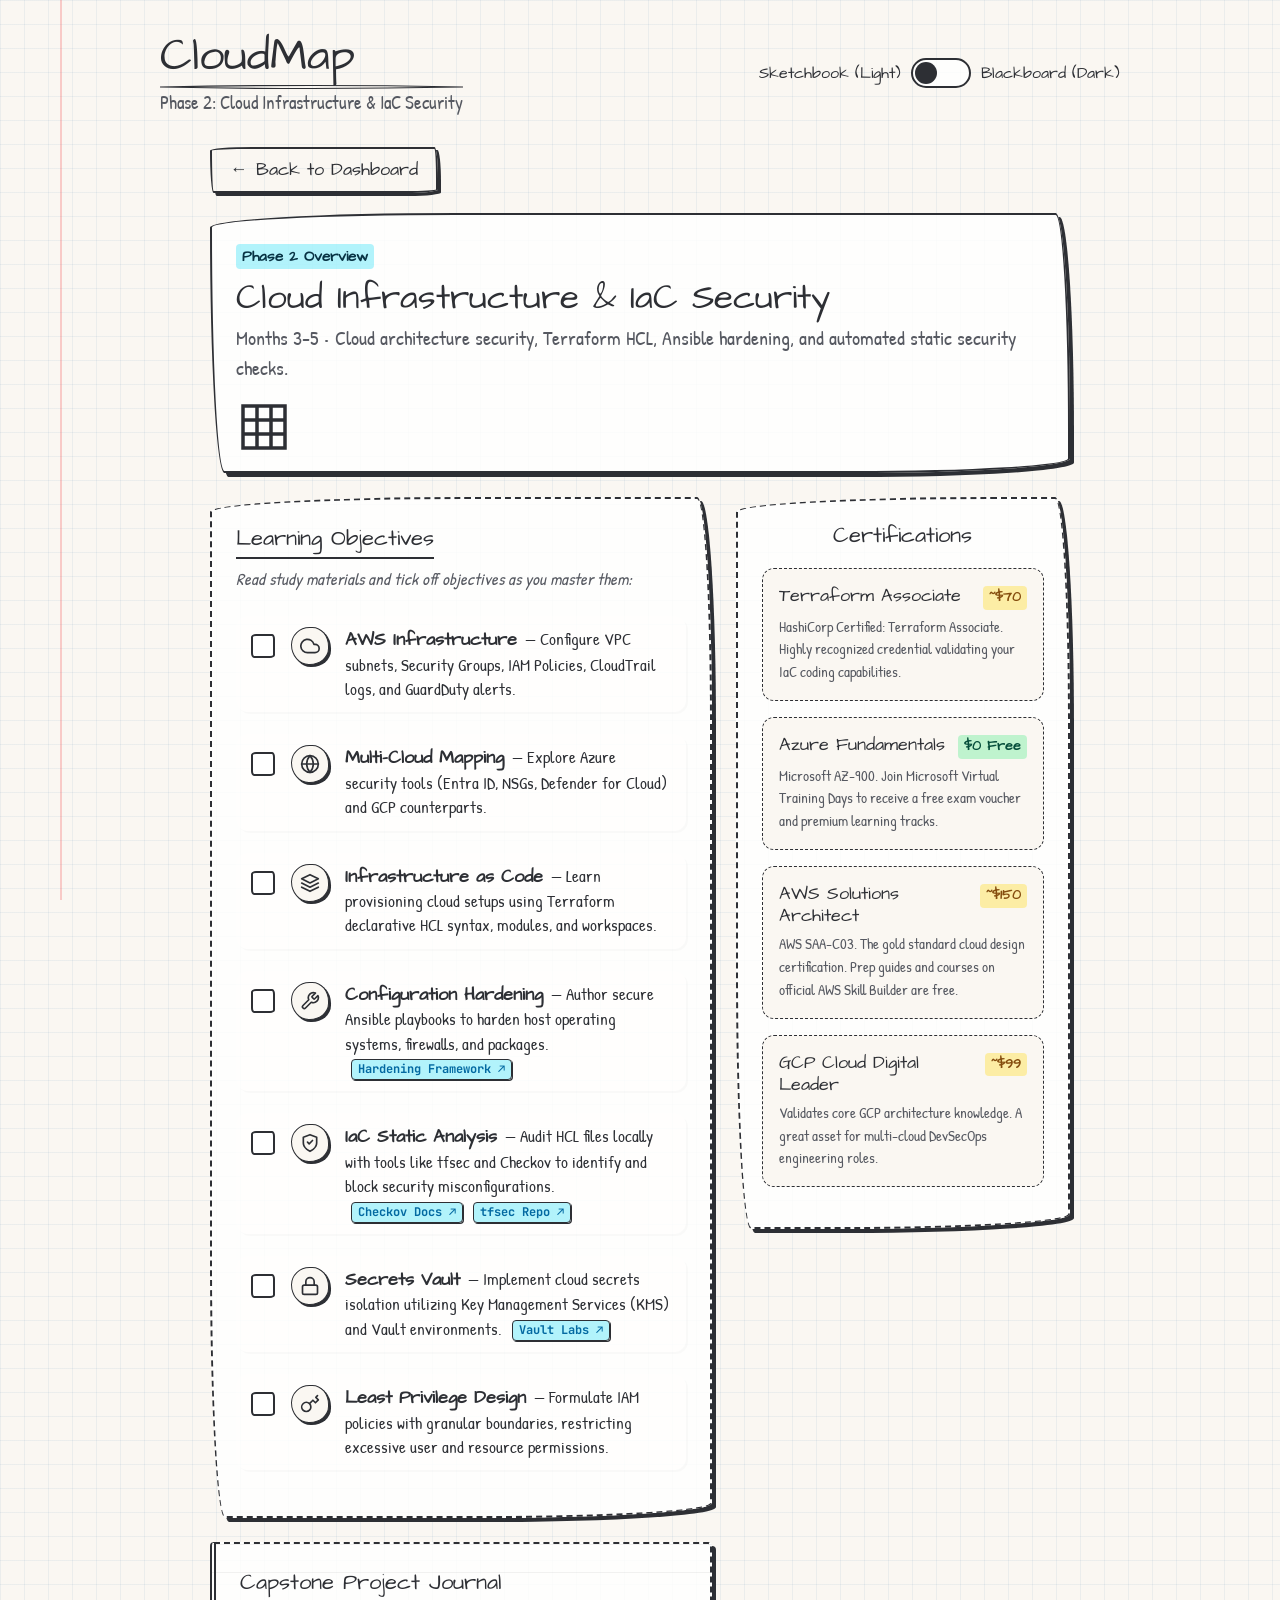
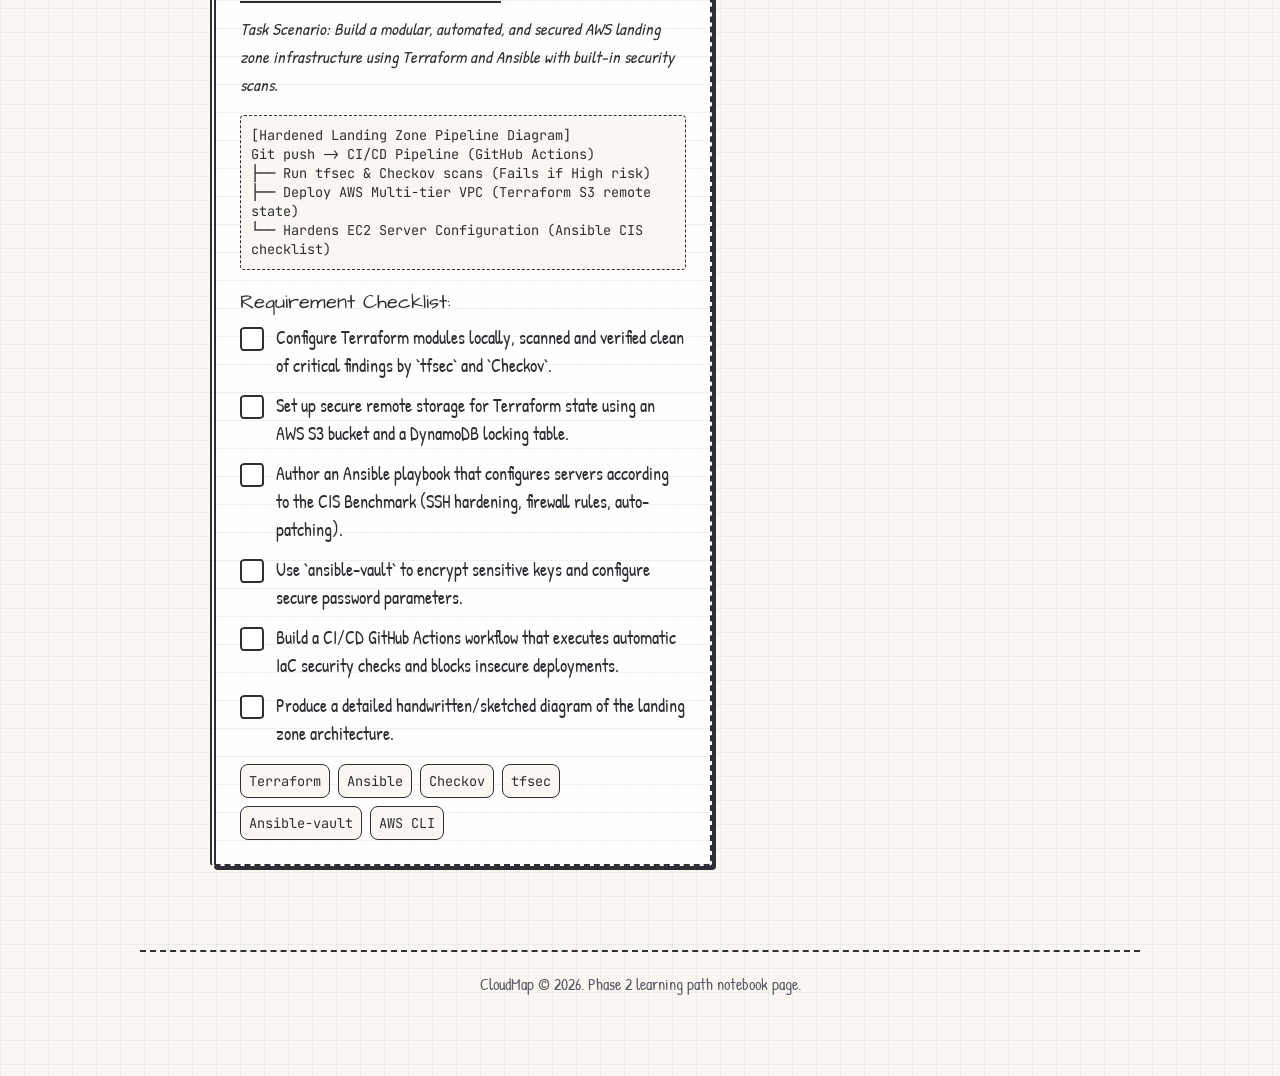
==== commit 1c633c3f: "style: upgrade objectives list with sleek hand-drawn icons across all subpages" ====
--- a/phase2.html
+++ b/phase2.html
@@ -57,75 +57,151 @@
       <!-- Left Column: Study Checkboxes -->
       <section class="phase-objectives-section">
         <div class="sketch-card">
-          <h3 style="font-family: 'Architects Daughter';">Learning Objectives</h3>
-          <p style="margin-bottom: 20px; font-size: 1rem; color: var(--text-secondary);">Read study materials and tick off objectives as you master them:</p>
+          <h3 style="font-family: 'Architects Daughter'; margin-bottom: 8px;">Learning Objectives</h3>
+          <p style="margin-bottom: 24px; font-size: 1.05rem; color: var(--text-secondary); font-style: italic;">
+            Read study materials and tick off objectives as you master them:
+          </p>
           
           <!-- Obj 1 -->
-          <label class="checkbox-container">
-            <input type="checkbox" id="p2_obj1" data-phase="2">
-            <span class="sketch-checkbox"></span>
-            <span class="label-text">
-              AWS Infrastructure: Configure VPC subnets, Security Groups, IAM Policies, CloudTrail logs, and GuardDuty alerts.
-            </span>
-          </label>
+          <div class="obj-row" onclick="document.getElementById('p2_obj1').click();">
+            <div class="obj-checkbox-wrapper">
+              <label class="checkbox-container" onclick="event.stopPropagation();">
+                <input type="checkbox" id="p2_obj1" data-phase="2">
+                <span class="sketch-checkbox"></span>
+              </label>
+            </div>
+            <div class="obj-icon">
+              <!-- Cloud Icon -->
+              <svg viewBox="0 0 24 24">
+                <path d="M18 10h-1.26A8 8 0 1 0 9 20h9a5 5 0 0 0 0-10z" />
+              </svg>
+            </div>
+            <div class="obj-details">
+              <strong>AWS Infrastructure</strong> — Configure VPC subnets, Security Groups, IAM Policies, CloudTrail logs, and GuardDuty alerts.
+            </div>
+          </div>
 
           <!-- Obj 2 -->
-          <label class="checkbox-container">
-            <input type="checkbox" id="p2_obj2" data-phase="2">
-            <span class="sketch-checkbox"></span>
-            <span class="label-text">
-              Multi-Cloud Equivalents: Explore Azure security tools (Entra ID, NSGs, Defender for Cloud) and GCP counterparts.
-            </span>
-          </label>
+          <div class="obj-row" onclick="document.getElementById('p2_obj2').click();">
+            <div class="obj-checkbox-wrapper">
+              <label class="checkbox-container" onclick="event.stopPropagation();">
+                <input type="checkbox" id="p2_obj2" data-phase="2">
+                <span class="sketch-checkbox"></span>
+              </label>
+            </div>
+            <div class="obj-icon">
+              <!-- Network Globe Icon -->
+              <svg viewBox="0 0 24 24">
+                <circle cx="12" cy="12" r="10" />
+                <line x1="2" y1="12" x2="22" y2="12" />
+                <path d="M12 2a15.3 15.3 0 0 1 4 10 15.3 15.3 0 0 1-4 10 15.3 15.3 0 0 1-4-10 15.3 15.3 0 0 1 4-10z" />
+              </svg>
+            </div>
+            <div class="obj-details">
+              <strong>Multi-Cloud Mapping</strong> — Explore Azure security tools (Entra ID, NSGs, Defender for Cloud) and GCP counterparts.
+            </div>
+          </div>
 
           <!-- Obj 3 -->
-          <label class="checkbox-container">
-            <input type="checkbox" id="p2_obj3" data-phase="2">
-            <span class="sketch-checkbox"></span>
-            <span class="label-text">
-              Infrastructure as Code: Learn provisioning cloud setups using Terraform declarative syntax and workspaces.
-            </span>
-          </label>
+          <div class="obj-row" onclick="document.getElementById('p2_obj3').click();">
+            <div class="obj-checkbox-wrapper">
+              <label class="checkbox-container" onclick="event.stopPropagation();">
+                <input type="checkbox" id="p2_obj3" data-phase="2">
+                <span class="sketch-checkbox"></span>
+              </label>
+            </div>
+            <div class="obj-icon">
+              <!-- Stack Layers / Puzzle Icon -->
+              <svg viewBox="0 0 24 24">
+                <path d="M12 2L2 7l10 5 10-5-10-5z M2 17l10 5 10-5 M2 12l10 5 10-5" />
+              </svg>
+            </div>
+            <div class="obj-details">
+              <strong>Infrastructure as Code</strong> — Learn provisioning cloud setups using Terraform declarative HCL syntax, modules, and workspaces.
+            </div>
+          </div>
 
           <!-- Obj 4 -->
-          <label class="checkbox-container">
-            <input type="checkbox" id="p2_obj4" data-phase="2">
-            <span class="sketch-checkbox"></span>
-            <span class="label-text">
-              Configuration Hardening: Author secure Ansible playbooks to harden host configurations, firewalls, and packages.
-              <a href="https://dev-sec.io/" target="_blank" class="study-link">Hardening Framework ↗</a>
-            </span>
-          </label>
+          <div class="obj-row" onclick="document.getElementById('p2_obj4').click();">
+            <div class="obj-checkbox-wrapper">
+              <label class="checkbox-container" onclick="event.stopPropagation();">
+                <input type="checkbox" id="p2_obj4" data-phase="2">
+                <span class="sketch-checkbox"></span>
+              </label>
+            </div>
+            <div class="obj-icon">
+              <!-- Wrench/Tools Icon -->
+              <svg viewBox="0 0 24 24">
+                <path d="M14.7 6.3a1 1 0 0 0 0 1.4l1.6 1.6a1 1 0 0 0 1.4 0l3.77-3.77a6 6 0 0 1-7.94 7.94l-6.91 6.91a2.12 2.12 0 0 1-3-3l6.91-6.91a6 6 0 0 1 7.94-7.94l-3.76 3.76z" />
+              </svg>
+            </div>
+            <div class="obj-details">
+              <strong>Configuration Hardening</strong> — Author secure Ansible playbooks to harden host operating systems, firewalls, and packages.
+              <a href="https://dev-sec.io/" target="_blank" class="study-tag" onclick="event.stopPropagation();">Hardening Framework ↗</a>
+            </div>
+          </div>
 
           <!-- Obj 5 -->
-          <label class="checkbox-container">
-            <input type="checkbox" id="p2_obj5" data-phase="2">
-            <span class="sketch-checkbox"></span>
-            <span class="label-text">
-              IaC Static Analysis: Audit HCL files locally with tools like tfsec and Checkov to verify cloud configurations.
-              <a href="https://www.checkov.io/" target="_blank" class="study-link">Checkov Docs ↗</a>
-              <a href="https://github.com/aquasecurity/tfsec" target="_blank" class="study-link">tfsec Repo ↗</a>
-            </span>
-          </label>
+          <div class="obj-row" onclick="document.getElementById('p2_obj5').click();">
+            <div class="obj-checkbox-wrapper">
+              <label class="checkbox-container" onclick="event.stopPropagation();">
+                <input type="checkbox" id="p2_obj5" data-phase="2">
+                <span class="sketch-checkbox"></span>
+              </label>
+            </div>
+            <div class="obj-icon">
+              <!-- Checkmark Shield Icon -->
+              <svg viewBox="0 0 24 24">
+                <path d="M12 22s8-4 8-10V5l-8-3-8 3v7c0 6 8 10 8 10z" />
+                <path d="m9 11 2 2 4-4" />
+              </svg>
+            </div>
+            <div class="obj-details">
+              <strong>IaC Static Analysis</strong> — Audit HCL files locally with tools like tfsec and Checkov to identify and block security misconfigurations.
+              <a href="https://www.checkov.io/" target="_blank" class="study-tag" onclick="event.stopPropagation();">Checkov Docs ↗</a>
+              <a href="https://github.com/aquasecurity/tfsec" target="_blank" class="study-tag" onclick="event.stopPropagation();">tfsec Repo ↗</a>
+            </div>
+          </div>
 
           <!-- Obj 6 -->
-          <label class="checkbox-container">
-            <input type="checkbox" id="p2_obj6" data-phase="2">
-            <span class="sketch-checkbox"></span>
-            <span class="label-text">
-              Secrets Vault: Implement cloud secrets isolation utilizing Key Managers and Vault environments.
-              <a href="https://developer.hashicorp.com/vault/tutorials/getting-started" target="_blank" class="study-link">Vault Labs ↗</a>
-            </span>
-          </label>
+          <div class="obj-row" onclick="document.getElementById('p2_obj6').click();">
+            <div class="obj-checkbox-wrapper">
+              <label class="checkbox-container" onclick="event.stopPropagation();">
+                <input type="checkbox" id="p2_obj6" data-phase="2">
+                <span class="sketch-checkbox"></span>
+              </label>
+            </div>
+            <div class="obj-icon">
+              <!-- Padlock Icon -->
+              <svg viewBox="0 0 24 24">
+                <rect x="3" y="11" width="18" height="11" rx="2" ry="2" />
+                <path d="M7 11V7a5 5 0 0 1 10 0v4" />
+              </svg>
+            </div>
+            <div class="obj-details">
+              <strong>Secrets Vault</strong> — Implement cloud secrets isolation utilizing Key Management Services (KMS) and Vault environments.
+              <a href="https://developer.hashicorp.com/vault/tutorials/getting-started" target="_blank" class="study-tag" onclick="event.stopPropagation();">Vault Labs ↗</a>
+            </div>
+          </div>
 
           <!-- Obj 7 -->
-          <label class="checkbox-container">
-            <input type="checkbox" id="p2_obj7" data-phase="2">
-            <span class="sketch-checkbox"></span>
-            <span class="label-text">
-              Least Privilege design: Formulate IAM policies with granular boundaries, restricting excessive permissions.
-            </span>
-          </label>
+          <div class="obj-row" onclick="document.getElementById('p2_obj7').click();">
+            <div class="obj-checkbox-wrapper">
+              <label class="checkbox-container" onclick="event.stopPropagation();">
+                <input type="checkbox" id="p2_obj7" data-phase="2">
+                <span class="sketch-checkbox"></span>
+              </label>
+            </div>
+            <div class="obj-icon">
+              <!-- Security Key Icon -->
+              <svg viewBox="0 0 24 24">
+                <path d="M21 2l-2 2m-7.61 7.61a5.5 5.5 0 1 1-7.778 7.778 5.5 5.5 0 0 1 7.777-7.777zm0 0L15.5 7.5m0 0l3 3L22 7l-3-3" />
+              </svg>
+            </div>
+            <div class="obj-details">
+              <strong>Least Privilege Design</strong> — Formulate IAM policies with granular boundaries, restricting excessive user and resource permissions.
+            </div>
+          </div>
 
         </div>
 
--- a/css/styles.css
+++ b/css/styles.css
@@ -947,6 +947,109 @@
   font-size: 1rem;
 }
 
+/* Sleek & Elegant Objective Rows */
+.obj-row {
+  display: flex;
+  align-items: flex-start;
+  gap: 16px;
+  margin-bottom: 22px;
+  padding: 10px 14px;
+  border-radius: 12px;
+  border: 1.5px dashed transparent;
+  transition: background-color 0.2s ease, border-color 0.2s ease, transform 0.15s ease;
+  cursor: pointer;
+  background-color: rgba(255, 255, 255, 0.25);
+  box-shadow: 2px 2px 0px rgba(0,0,0,0.02);
+}
+
+body.dark-mode .obj-row {
+  background-color: rgba(255, 255, 255, 0.02);
+}
+
+.obj-row:hover {
+  background-color: var(--card-bg);
+  border-color: var(--border-color);
+  transform: translate(-1px, -1px);
+  box-shadow: 3px 3px 0px var(--border-color);
+}
+
+.obj-checkbox-wrapper {
+  margin-top: 4px;
+  flex-shrink: 0;
+}
+
+.obj-icon {
+  width: 38px;
+  height: 38px;
+  display: flex;
+  align-items: center;
+  justify-content: center;
+  flex-shrink: 0;
+  border: 1.8px solid var(--border-color);
+  border-radius: 50% 45% 52% 48% / 48% 52% 45% 55%; /* organic sketched circle shape */
+  background-color: var(--bg-paper);
+  box-shadow: 2px 2px 0px var(--border-color);
+  transition: transform 0.2s ease;
+}
+
+.obj-row:hover .obj-icon {
+  transform: rotate(-5deg) scale(1.05);
+}
+
+.obj-icon svg {
+  width: 20px;
+  height: 20px;
+  stroke: var(--text-primary);
+  stroke-width: 2;
+  fill: none;
+  stroke-linecap: round;
+  stroke-linejoin: round;
+}
+
+.obj-details {
+  flex-grow: 1;
+  font-size: 1.08rem;
+  line-height: 1.4;
+}
+
+.obj-details strong {
+  font-family: 'Architects Daughter', cursive, sans-serif;
+  font-size: 1.15rem;
+  font-weight: bold;
+  display: inline-block;
+  margin-right: 4px;
+  color: var(--text-primary);
+}
+
+/* Study tags styled as taped notes */
+.study-tag {
+  display: inline-flex;
+  align-items: center;
+  gap: 4px;
+  font-family: 'JetBrains Mono', monospace;
+  font-size: 0.75rem;
+  font-weight: bold;
+  background-color: var(--marker-cyan);
+  border: 1px solid var(--border-color);
+  border-radius: 4px;
+  padding: 1px 6px;
+  margin-left: 6px;
+  transition: transform 0.15s ease, background-color 0.2s ease;
+  vertical-align: middle;
+  color: #0369a1; /* rich cyan ink */
+  box-shadow: 1px 1px 0px var(--border-color);
+}
+
+body.dark-mode .study-tag {
+  color: #38bdf8; /* light blue chalk */
+  background-color: rgba(6, 182, 212, 0.15);
+}
+
+.study-tag:hover {
+  transform: scale(1.06) rotate(-1.5deg);
+  background-color: var(--marker-yellow);
+}
+
 /* Printing styles for workbook extraction */
 @media print {
   body {
